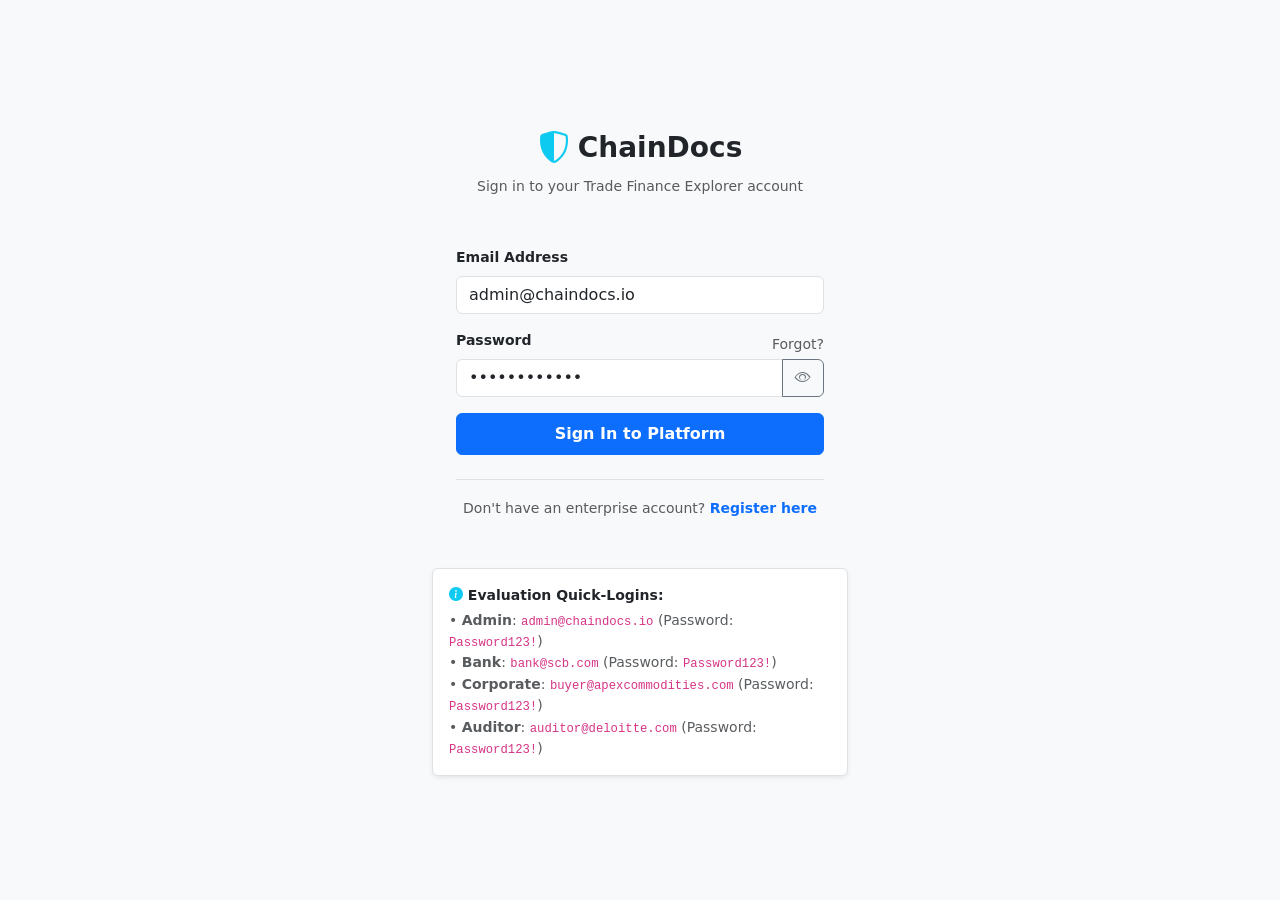
==== frontend/login.html @ 8121f2d9 "Initial commit: ChainDocs Trade Finance Blockchain Explorer (PHP Microservices, REST API, SQLite, an" ====
<!DOCTYPE html>
<html lang="en">
<head>
    <meta charset="UTF-8">
    <meta name="viewport" content="width=device-width, initial-scale=1.0">
    <title>Sign In — ChainDocs</title>
    <link href="https://cdn.jsdelivr.net/npm/bootstrap@5.3.3/dist/css/bootstrap.min.css" rel="stylesheet">
    <link rel="stylesheet" href="https://cdn.jsdelivr.net/npm/bootstrap-icons@1.11.3/font/bootstrap-icons.min.css">
    <link rel="stylesheet" href="/css/styles.css">
</head>
<body class="bg-light d-flex align-items-center justify-content-center min-vh-100 py-5">

    <div class="container" style="max-width: 440px;">
        <div class="text-center mb-4">
            <a href="/" class="d-inline-flex align-items-center gap-2 text-decoration-none text-dark fw-bold fs-3">
                <i class="bi bi-shield-shaded text-info fs-2"></i> ChainDocs
            </a>
            <p class="text-muted small mt-1">Sign in to your Trade Finance Explorer account</p>
        </div>

        <div class="metric-card p-4">
            <div id="alert-box" class="alert alert-danger d-none py-2 small"></div>

            <form id="loginForm" onsubmit="handleLogin(event)" novalidate>
                <div class="mb-3">
                    <label class="form-label small fw-semibold">Email Address</label>
                    <input type="email" id="email" class="form-control" placeholder="user@domain.com" required value="admin@chaindocs.io">
                </div>

                <div class="mb-3">
                    <div class="d-flex justify-content-between align-items-center">
                        <label class="form-label small fw-semibold">Password</label>
                        <a href="#" class="small text-muted text-decoration-none" onclick="alert('Demo reset instructions: Use Password123!')">Forgot?</a>
                    </div>
                    <div class="input-group">
                        <input type="password" id="password" class="form-control" placeholder="••••••••" required value="Password123!">
                        <button class="btn btn-outline-secondary" type="button" onclick="togglePassword()">
                            <i class="bi bi-eye" id="toggleIcon"></i>
                        </button>
                    </div>
                </div>

                <button type="submit" id="submitBtn" class="btn btn-primary w-100 py-2 fw-semibold">
                    <span id="btnText">Sign In to Platform</span>
                    <span id="btnSpinner" class="spinner-border spinner-border-sm d-none"></span>
                </button>
            </form>

            <div class="mt-4 pt-3 border-top text-center">
                <span class="small text-muted">Don't have an enterprise account? </span>
                <a href="/register.html" class="small fw-semibold text-primary text-decoration-none">Register here</a>
            </div>
        </div>

        <!-- Demo credentials badge for easy evaluation during viva -->
        <div class="mt-4 p-3 bg-white border rounded shadow-sm small text-muted">
            <div class="fw-bold text-dark mb-1"><i class="bi bi-info-circle-fill text-info"></i> Evaluation Quick-Logins:</div>
            <div>&bull; <b>Admin</b>: <code>admin@chaindocs.io</code> (Password: <code>Password123!</code>)</div>
            <div>&bull; <b>Bank</b>: <code>bank@scb.com</code> (Password: <code>Password123!</code>)</div>
            <div>&bull; <b>Corporate</b>: <code>buyer@apexcommodities.com</code> (Password: <code>Password123!</code>)</div>
            <div>&bull; <b>Auditor</b>: <code>auditor@deloitte.com</code> (Password: <code>Password123!</code>)</div>
        </div>
    </div>

    <script src="/js/app.js"></script>
    <script>
        function togglePassword() {
            const pwd = document.getElementById('password');
            const icon = document.getElementById('toggleIcon');
            if (pwd.type === 'password') {
                pwd.type = 'text';
                icon.className = 'bi bi-eye-slash';
            } else {
                pwd.type = 'password';
                icon.className = 'bi bi-eye';
            }
        }

        async function handleLogin(e) {
            e.preventDefault();
            const email = document.getElementById('email').value.trim();
            const password = document.getElementById('password').value;
            const alertBox = document.getElementById('alert-box');
            const btnText = document.getElementById('btnText');
            const btnSpinner = document.getElementById('btnSpinner');

            alertBox.classList.add('d-none');

            // Client-side validation (Exercise 3 Rubric)
            if (!Validator.validateEmail(email)) {
                Validator.showError('email', 'Please provide a valid email format.');
                return;
            } else {
                Validator.clearError('email');
            }

            if (!password) {
                Validator.showError('password', 'Password cannot be blank.');
                return;
            } else {
                Validator.clearError('password');
            }

            btnText.classList.add('d-none');
            btnSpinner.classList.remove('d-none');

            const res = await App.request('/auth/login', {
                method: 'POST',
                body: JSON.stringify({ email, password })
            });

            btnText.classList.remove('d-none');
            btnSpinner.classList.add('d-none');

            if (res && res.ok && res.data.access_token) {
                App.setSession(res.data.access_token, res.data.user);
                window.location.href = '/dashboard.html';
            } else {
                alertBox.textContent = res?.data?.message || 'Invalid credentials. Please try again.';
                alertBox.classList.remove('d-none');
            }
        }
    </script>
</body>
</html>
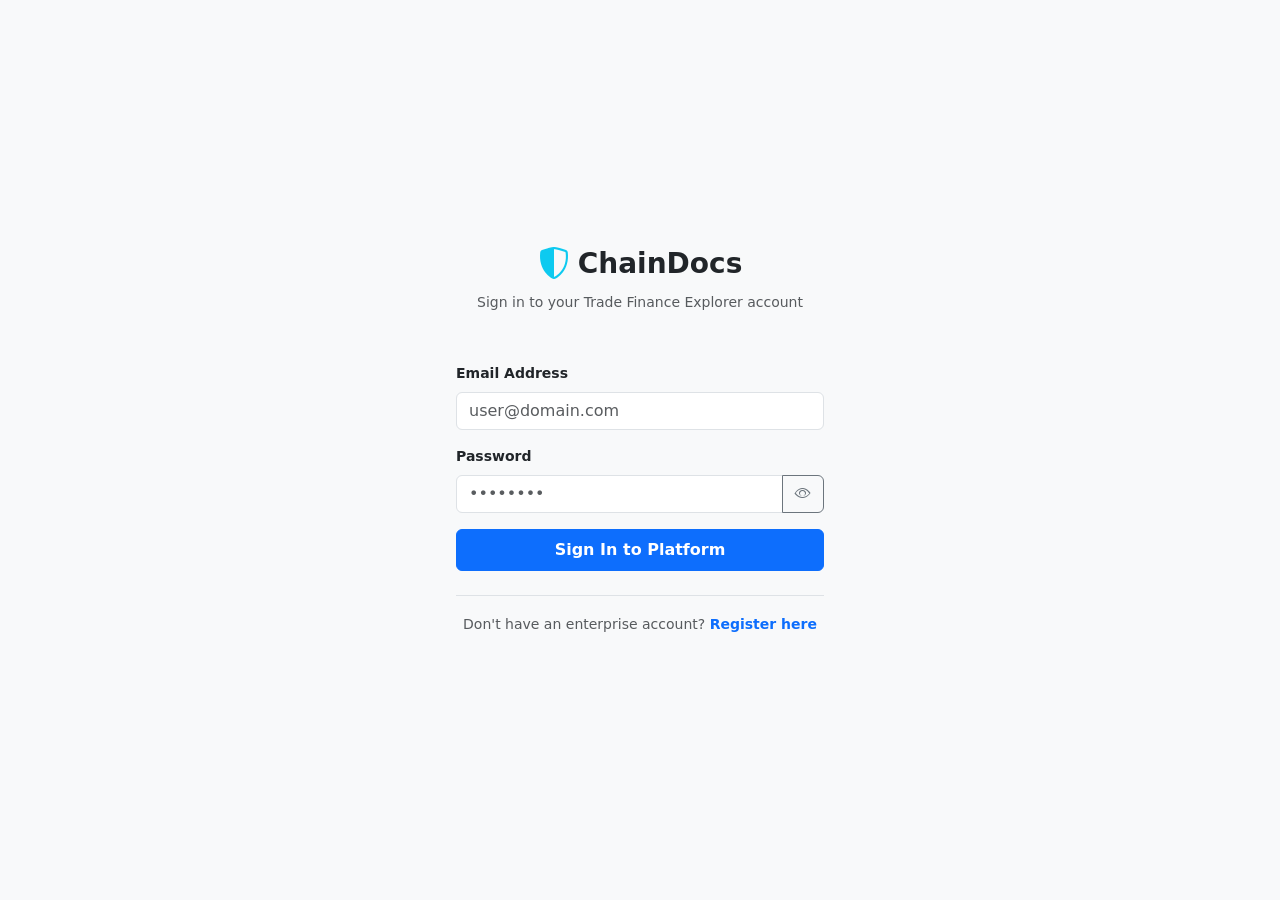
==== commit 7131fe9c: "Prepare ChainDocs for public Render hosting Co-authored-by: Copilot <223556219+Copilot@users.noreply" ====
--- a/frontend/login.html
+++ b/frontend/login.html
@@ -24,16 +24,15 @@
             <form id="loginForm" onsubmit="handleLogin(event)" novalidate>
                 <div class="mb-3">
                     <label class="form-label small fw-semibold">Email Address</label>
-                    <input type="email" id="email" class="form-control" placeholder="user@domain.com" required value="admin@chaindocs.io">
+                    <input type="email" id="email" class="form-control" placeholder="user@domain.com" required>
                 </div>
 
                 <div class="mb-3">
                     <div class="d-flex justify-content-between align-items-center">
                         <label class="form-label small fw-semibold">Password</label>
-                        <a href="#" class="small text-muted text-decoration-none" onclick="alert('Demo reset instructions: Use Password123!')">Forgot?</a>
                     </div>
                     <div class="input-group">
-                        <input type="password" id="password" class="form-control" placeholder="••••••••" required value="Password123!">
+                        <input type="password" id="password" class="form-control" placeholder="••••••••" required>
                         <button class="btn btn-outline-secondary" type="button" onclick="togglePassword()">
                             <i class="bi bi-eye" id="toggleIcon"></i>
                         </button>
@@ -50,15 +49,6 @@
                 <span class="small text-muted">Don't have an enterprise account? </span>
                 <a href="/register.html" class="small fw-semibold text-primary text-decoration-none">Register here</a>
             </div>
-        </div>
-
-        <!-- Demo credentials badge for easy evaluation during viva -->
-        <div class="mt-4 p-3 bg-white border rounded shadow-sm small text-muted">
-            <div class="fw-bold text-dark mb-1"><i class="bi bi-info-circle-fill text-info"></i> Evaluation Quick-Logins:</div>
-            <div>&bull; <b>Admin</b>: <code>admin@chaindocs.io</code> (Password: <code>Password123!</code>)</div>
-            <div>&bull; <b>Bank</b>: <code>bank@scb.com</code> (Password: <code>Password123!</code>)</div>
-            <div>&bull; <b>Corporate</b>: <code>buyer@apexcommodities.com</code> (Password: <code>Password123!</code>)</div>
-            <div>&bull; <b>Auditor</b>: <code>auditor@deloitte.com</code> (Password: <code>Password123!</code>)</div>
         </div>
     </div>
 
